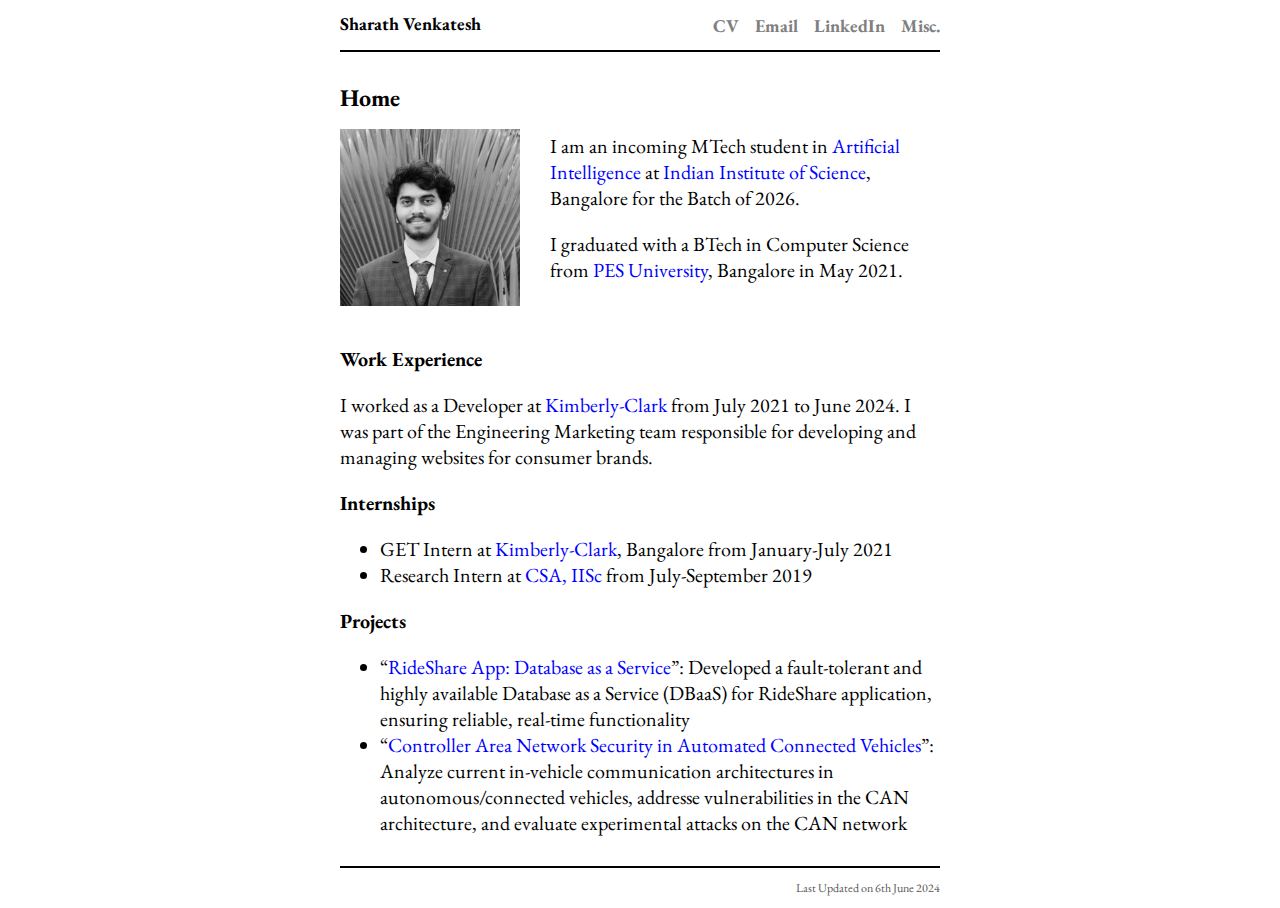
==== index.html @ e737d84c "Website Code and Content Added" ====
<!doctype html>
<html lang="en">

<head>
    <meta name="google-site-verification" content="MODFs2byH-qjR8cUwgLkuTQE3PAxfnGorhV5bmXMwTs" />
    <meta charset="utf-8">
    <meta http-equiv="x-ua-compatible" content="ie=edge">
    <meta name="viewport" content="width=device-width, initial-scale=1">
    <title>Sharath Venkatesh</title>
    <link rel="stylesheet" href="./css/default.css" />
    <link href="https://fonts.googleapis.com/css?family=EB+Garamond" rel="stylesheet">
    <link rel="shortcut icon" type="image/png" href="images/favicon.png">
    
    <style>
        body {
            font-family: 'EB Garamond', serif;
            font-size: 20px;
        }
    </style>
</head>

<body>
    <header>
        <div class="logo">
            <a href="./index.html">Sharath Venkatesh</a>
        </div>

        <script type="text/javascript">
            function sendEmail() {
                var userParts = ['sharath', 'venkatesh10'];
                var domainParts = ['gm', 'ail.com'];
                var el = document.getElementById('email-link');
                el.href = 'mailto:' + userParts.join('') + '@' + domainParts.join('');
                window.location.href = el.href;
            }
        </script>

        <nav>
            <a href="./images/cv.pdf">CV</a>
            <a id="email-link" href="#" onclick="sendEmail(); return false;">Email</a>
            <a href="https://www.linkedin.com/in/sharath-venkatesh/" target="_blank">LinkedIn</a>
            <a href="./pages/misc.html">Misc.</a>
        </nav>
    </header>

    <main role="main">
        <h1>Home</h1>

        <head>
            <meta name="google-site-verification" content="" />
            <meta charset="utf-8">
            <meta http-equiv="x-ua-compatible" content="ie=edge">
            <meta name="viewport" content="width=device-width, initial-scale=1">
            <title>Sharath Venkatesh</title>
            <link rel="stylesheet" href="./css/default.css" />
            <link href="https://fonts.googleapis.com/css?family=EB+Garamond" rel="stylesheet">
            <style>
                body {
                    font-family: 'EB Garamond', serif;
                    font-size: 20px;
                }
            </style>
        </head>

        <img src="./images/photo.jpg" style="width:180px; height:auto; float: left; margin-right: 30px;" />

        <p>
            I am an incoming MTech student in <a href="https://ai.iisc.ac.in" target="_blank">Artificial
                Intelligence</a> at <a href="http://iisc.ac.in" target="_blank">Indian Institute of Science</a>,
            Bangalore for the Batch of 2026.
        </p>

        <p>I graduated with a BTech in Computer Science from <a href="https://pes.edu" target="_blank">PES
                University</a>, Bangalore in May 2021.
        </p>
        <br>
        <h2>Work Experience</h2>
        <p>I worked as a Developer at <a href="https://www.kimberly-clark.com/en-us" target="_blank">Kimberly-Clark</a>
            from July 2021 to June 2024. I was part of the Engineering Marketing team responsible for developing and
            managing websites for consumer brands.</p>


        <h2> Internships </h2>
        <ul>
            <li> GET Intern at <a href="https://www.kimberly-clark.com/en-us" target="_blank">Kimberly-Clark</a>,
                Bangalore from January-July 2021
            </li>
            <li> Research Intern at <a href="https://www.csa.iisc.ac.in" target="_blank">CSA, IISc</a> from
                July-September 2019
            </li>
        </ul>

        <h2>Projects</h2>
        <ul>
            <li>“<a href="https://github.com/Sharath-Venkatesh/CS352/tree/master/Project" target="_blank">RideShare App:
                    Database as a
                    Service</a>”: Developed a fault-tolerant and highly available Database as a Service (DBaaS) for
                RideShare application, ensuring reliable, real-time functionality</li>
            <li>“<a href="#">Controller Area Network Security in Automated Connected Vehicles</a>”: Analyze current
                in-vehicle communication architectures in autonomous/connected vehicles, addresse vulnerabilities in the
                CAN architecture, and evaluate experimental attacks on the CAN network</li>
        </ul>

    </main>

    <footer>
        Last Updated on 6th June 2024
    </footer>

</body>

</html>
---- css/default.css ----
html{font-size:62.5%}body{font-size:1.6rem;color:#000}header{border-bottom:0.2rem solid #000}nav{text-align:right}nav a{font-size:1.8rem;font-weight:bold;color:grey;text-decoration:none}nav a:hover {text-decoration: underline;}footer{margin-top:3rem;padding:1.2rem 0;border-top:0.2rem solid #000;font-size:1.2rem;color:#555}h1{font-size:2.4rem}h2{font-size:2rem}article .header{font-size:1.4rem;font-style:italic;color:#555}.logo a{font-weight:bold;color:#000;text-decoration:none}@media (max-width:319px){body{width:90%;margin:0;padding:0 5%}header{margin:4.2rem 0}nav{margin:0 auto 3rem;text-align:center}footer{text-align:center}.logo{text-align:center;margin:1rem auto 3rem}.logo a{font-size:2.4rem}nav a{display:block;line-height:1.6}}@media (min-width:320px){body{width:90%;margin:0;padding:0 5%}header{margin:4.2rem 0}nav{margin:0 auto 3rem;text-align:center}footer{text-align:center}.logo{text-align:center;margin:1rem auto 3rem}.logo a{font-size:2.4rem}nav a{display:inline;margin:0 0.6rem}}@media (min-width:640px){body{width:60rem;margin:0 auto;padding:0}header{margin:0 0 3rem;padding:1.2rem 0}nav{margin:0;text-align:right}nav a{margin:0 0 0 1.2rem;display:inline}footer{text-align:right}.logo{margin:0;text-align:left}.logo a{float:left;font-size:1.8rem}}a {color: blue;text-decoration: none;}a:hover {text-decoration: underline;}
---- css/default.css ----
html{font-size:62.5%}body{font-size:1.6rem;color:#000}header{border-bottom:0.2rem solid #000}nav{text-align:right}nav a{font-size:1.8rem;font-weight:bold;color:grey;text-decoration:none}nav a:hover {text-decoration: underline;}footer{margin-top:3rem;padding:1.2rem 0;border-top:0.2rem solid #000;font-size:1.2rem;color:#555}h1{font-size:2.4rem}h2{font-size:2rem}article .header{font-size:1.4rem;font-style:italic;color:#555}.logo a{font-weight:bold;color:#000;text-decoration:none}@media (max-width:319px){body{width:90%;margin:0;padding:0 5%}header{margin:4.2rem 0}nav{margin:0 auto 3rem;text-align:center}footer{text-align:center}.logo{text-align:center;margin:1rem auto 3rem}.logo a{font-size:2.4rem}nav a{display:block;line-height:1.6}}@media (min-width:320px){body{width:90%;margin:0;padding:0 5%}header{margin:4.2rem 0}nav{margin:0 auto 3rem;text-align:center}footer{text-align:center}.logo{text-align:center;margin:1rem auto 3rem}.logo a{font-size:2.4rem}nav a{display:inline;margin:0 0.6rem}}@media (min-width:640px){body{width:60rem;margin:0 auto;padding:0}header{margin:0 0 3rem;padding:1.2rem 0}nav{margin:0;text-align:right}nav a{margin:0 0 0 1.2rem;display:inline}footer{text-align:right}.logo{margin:0;text-align:left}.logo a{float:left;font-size:1.8rem}}a {color: blue;text-decoration: none;}a:hover {text-decoration: underline;}
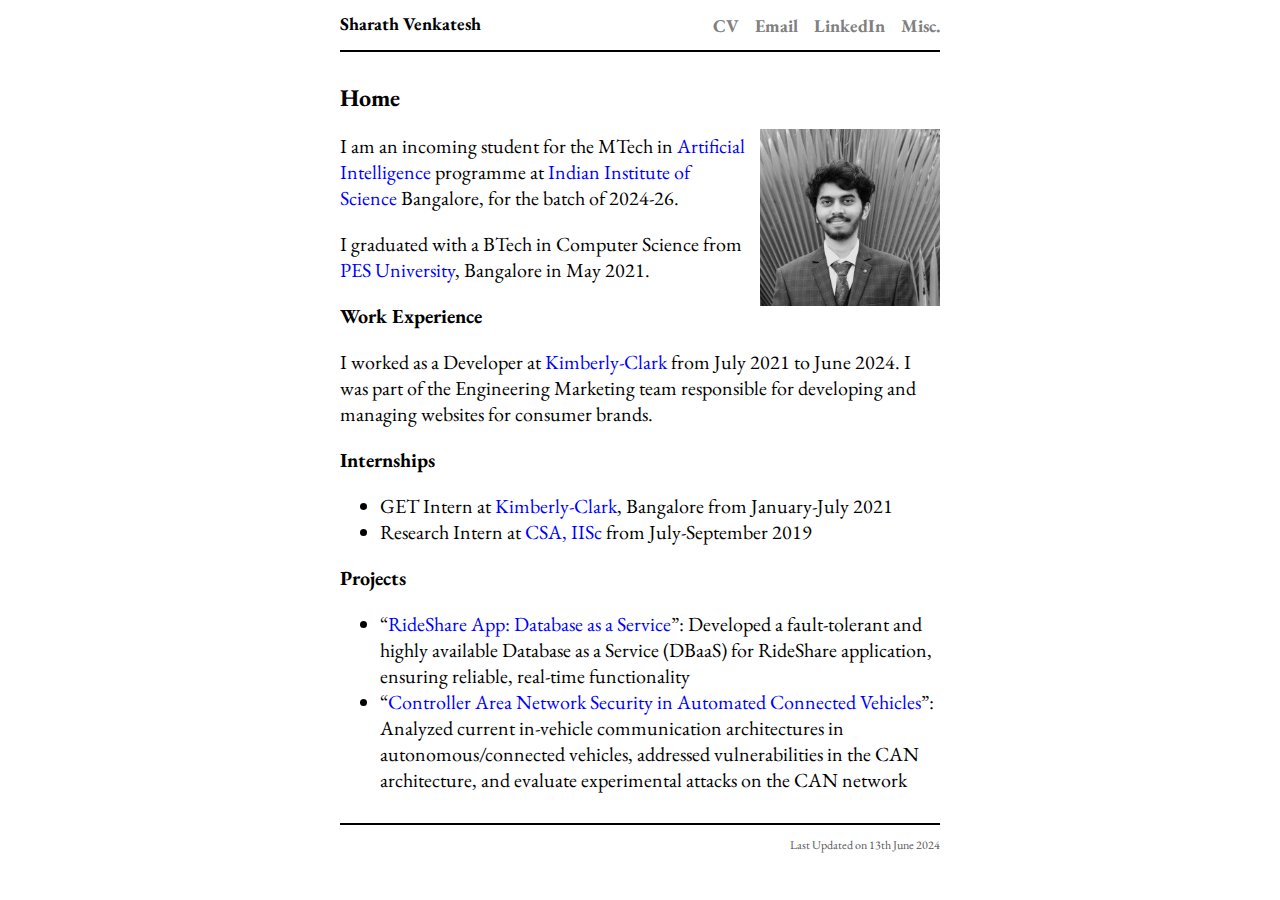
==== commit 857a2044: "Content and code fixes" ====
--- a/index.html
+++ b/index.html
@@ -10,7 +10,7 @@
     <link rel="stylesheet" href="./css/default.css" />
     <link href="https://fonts.googleapis.com/css?family=EB+Garamond" rel="stylesheet">
     <link rel="shortcut icon" type="image/png" href="images/favicon.png">
-    
+
     <style>
         body {
             font-family: 'EB Garamond', serif;
@@ -43,68 +43,47 @@
         </nav>
     </header>
 
-    <main role="main">
-        <h1>Home</h1>
+    <h1>Home</h1>
+    <img src="./images/photo.jpg" style="width:180px; height:auto; float: right; margin-left: 15px;" />
 
-        <head>
-            <meta name="google-site-verification" content="" />
-            <meta charset="utf-8">
-            <meta http-equiv="x-ua-compatible" content="ie=edge">
-            <meta name="viewport" content="width=device-width, initial-scale=1">
-            <title>Sharath Venkatesh</title>
-            <link rel="stylesheet" href="./css/default.css" />
-            <link href="https://fonts.googleapis.com/css?family=EB+Garamond" rel="stylesheet">
-            <style>
-                body {
-                    font-family: 'EB Garamond', serif;
-                    font-size: 20px;
-                }
-            </style>
-        </head>
+    <p>
+        I am an incoming student for the MTech in <a href="https://ai.iisc.ac.in" target="_blank">Artificial Intelligence</a> 
+        programme at <a href="http://iisc.ac.in" target="_blank">Indian Institute of Science</a> Bangalore, for the batch of 2024-26.
+    </p>
 
-        <img src="./images/photo.jpg" style="width:180px; height:auto; float: left; margin-right: 30px;" />
-
-        <p>
-            I am an incoming MTech student in <a href="https://ai.iisc.ac.in" target="_blank">Artificial
-                Intelligence</a> at <a href="http://iisc.ac.in" target="_blank">Indian Institute of Science</a>,
-            Bangalore for the Batch of 2026.
-        </p>
-
-        <p>I graduated with a BTech in Computer Science from <a href="https://pes.edu" target="_blank">PES
-                University</a>, Bangalore in May 2021.
-        </p>
-        <br>
-        <h2>Work Experience</h2>
-        <p>I worked as a Developer at <a href="https://www.kimberly-clark.com/en-us" target="_blank">Kimberly-Clark</a>
-            from July 2021 to June 2024. I was part of the Engineering Marketing team responsible for developing and
-            managing websites for consumer brands.</p>
+    <p>I graduated with a BTech in Computer Science from <a href="https://pes.edu" target="_blank">PES
+            University</a>, Bangalore in May 2021.
+    </p>
+    <h2>Work Experience</h2>
+    <p>I worked as a Developer at <a href="https://www.kimberly-clark.com/en-us" target="_blank">Kimberly-Clark</a>
+        from July 2021 to June 2024. I was part of the Engineering Marketing team responsible for developing and
+        managing websites for consumer brands.</p>
 
 
-        <h2> Internships </h2>
-        <ul>
-            <li> GET Intern at <a href="https://www.kimberly-clark.com/en-us" target="_blank">Kimberly-Clark</a>,
-                Bangalore from January-July 2021
-            </li>
-            <li> Research Intern at <a href="https://www.csa.iisc.ac.in" target="_blank">CSA, IISc</a> from
-                July-September 2019
-            </li>
-        </ul>
+    <h2> Internships </h2>
+    <ul>
+        <li> GET Intern at <a href="https://www.kimberly-clark.com/en-us" target="_blank">Kimberly-Clark</a>,
+            Bangalore from January-July 2021
+        </li>
+        <li> Research Intern at <a href="https://www.csa.iisc.ac.in" target="_blank">CSA, IISc</a> from
+            July-September 2019
+        </li>
+    </ul>
 
-        <h2>Projects</h2>
-        <ul>
-            <li>“<a href="https://github.com/Sharath-Venkatesh/CS352/tree/master/Project" target="_blank">RideShare App:
-                    Database as a
-                    Service</a>”: Developed a fault-tolerant and highly available Database as a Service (DBaaS) for
-                RideShare application, ensuring reliable, real-time functionality</li>
-            <li>“<a href="#">Controller Area Network Security in Automated Connected Vehicles</a>”: Analyze current
-                in-vehicle communication architectures in autonomous/connected vehicles, addresse vulnerabilities in the
-                CAN architecture, and evaluate experimental attacks on the CAN network</li>
-        </ul>
+    <h2>Projects</h2>
+    <ul>
+        <li>“<a href="https://github.com/Sharath-Venkatesh/CS352/tree/master/Project" target="_blank">RideShare App:
+                Database as a
+                Service</a>”: Developed a fault-tolerant and highly available Database as a Service (DBaaS) for
+            RideShare application, ensuring reliable, real-time functionality</li>
+        <li>“<a href="#">Controller Area Network Security in Automated Connected Vehicles</a>”: Analyzed current
+            in-vehicle communication architectures in autonomous/connected vehicles, addressed vulnerabilities in the
+            CAN architecture, and evaluate experimental attacks on the CAN network</li>
+    </ul>
 
-    </main>
 
     <footer>
-        Last Updated on 6th June 2024
+        Last Updated on 13th June 2024
     </footer>
 
 </body>
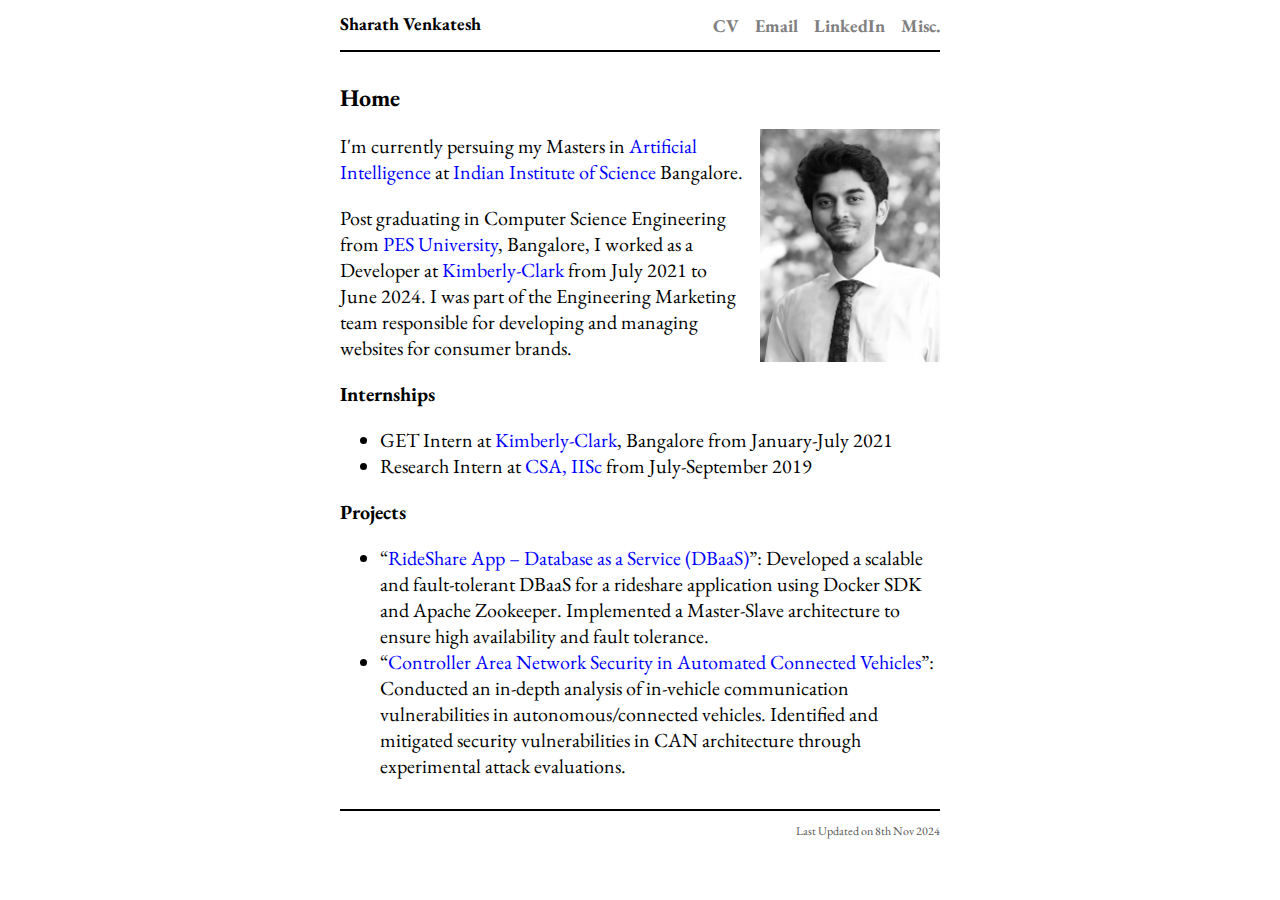
==== commit e371f0b9: "Content Updated" ====
--- a/index.html
+++ b/index.html
@@ -47,18 +47,15 @@
     <img src="./images/photo.jpg" style="width:180px; height:auto; float: right; margin-left: 15px;" />
 
     <p>
-        I am an incoming student for the MTech in <a href="https://ai.iisc.ac.in" target="_blank">Artificial Intelligence</a> 
-        programme at <a href="http://iisc.ac.in" target="_blank">Indian Institute of Science</a> Bangalore, for the batch of 2024-26.
+        I'm currently persuing my Masters in <a href="https://ai.iisc.ac.in" target="_blank">Artificial Intelligence</a>  
+        at <a href="http://iisc.ac.in" target="_blank">Indian Institute of Science</a> Bangalore.
     </p>
 
-    <p>I graduated with a BTech in Computer Science from <a href="https://pes.edu" target="_blank">PES
-            University</a>, Bangalore in May 2021.
+    <p>Post graduating in Computer Science Engineering from <a href="https://pes.edu" target="_blank">PES
+            University</a>, Bangalore, I worked as a Developer at <a href="https://www.kimberly-clark.com/en-us" target="_blank">Kimberly-Clark</a>
+            from July 2021 to June 2024. I was part of the Engineering Marketing team responsible for developing and
+            managing websites for consumer brands.
     </p>
-    <h2>Work Experience</h2>
-    <p>I worked as a Developer at <a href="https://www.kimberly-clark.com/en-us" target="_blank">Kimberly-Clark</a>
-        from July 2021 to June 2024. I was part of the Engineering Marketing team responsible for developing and
-        managing websites for consumer brands.</p>
-
 
     <h2> Internships </h2>
     <ul>
@@ -72,18 +69,16 @@
 
     <h2>Projects</h2>
     <ul>
-        <li>“<a href="https://github.com/Sharath-Venkatesh/CS352/tree/master/Project" target="_blank">RideShare App:
-                Database as a
-                Service</a>”: Developed a fault-tolerant and highly available Database as a Service (DBaaS) for
-            RideShare application, ensuring reliable, real-time functionality</li>
-        <li>“<a href="#">Controller Area Network Security in Automated Connected Vehicles</a>”: Analyzed current
-            in-vehicle communication architectures in autonomous/connected vehicles, addressed vulnerabilities in the
-            CAN architecture, and evaluate experimental attacks on the CAN network</li>
+        <li>“<a href="https://github.com/Sharath-Venkatesh/CS352/tree/master/Project" target="_blank">RideShare App – Database as a Service (DBaaS)</a>”: 
+            Developed a scalable and fault-tolerant DBaaS for a rideshare application using Docker SDK and Apache Zookeeper. 
+                Implemented a Master-Slave architecture to ensure high availability and fault tolerance.</li>
+        <li>“<a href="#">Controller Area Network Security in Automated Connected Vehicles</a>”: Conducted an in-depth analysis of in-vehicle communication vulnerabilities in autonomous/connected vehicles. 
+            Identified and mitigated security vulnerabilities in CAN architecture through experimental attack evaluations.</li>
     </ul>
 
 
     <footer>
-        Last Updated on 13th June 2024
+        Last Updated on 8th Nov 2024
     </footer>
 
 </body>
